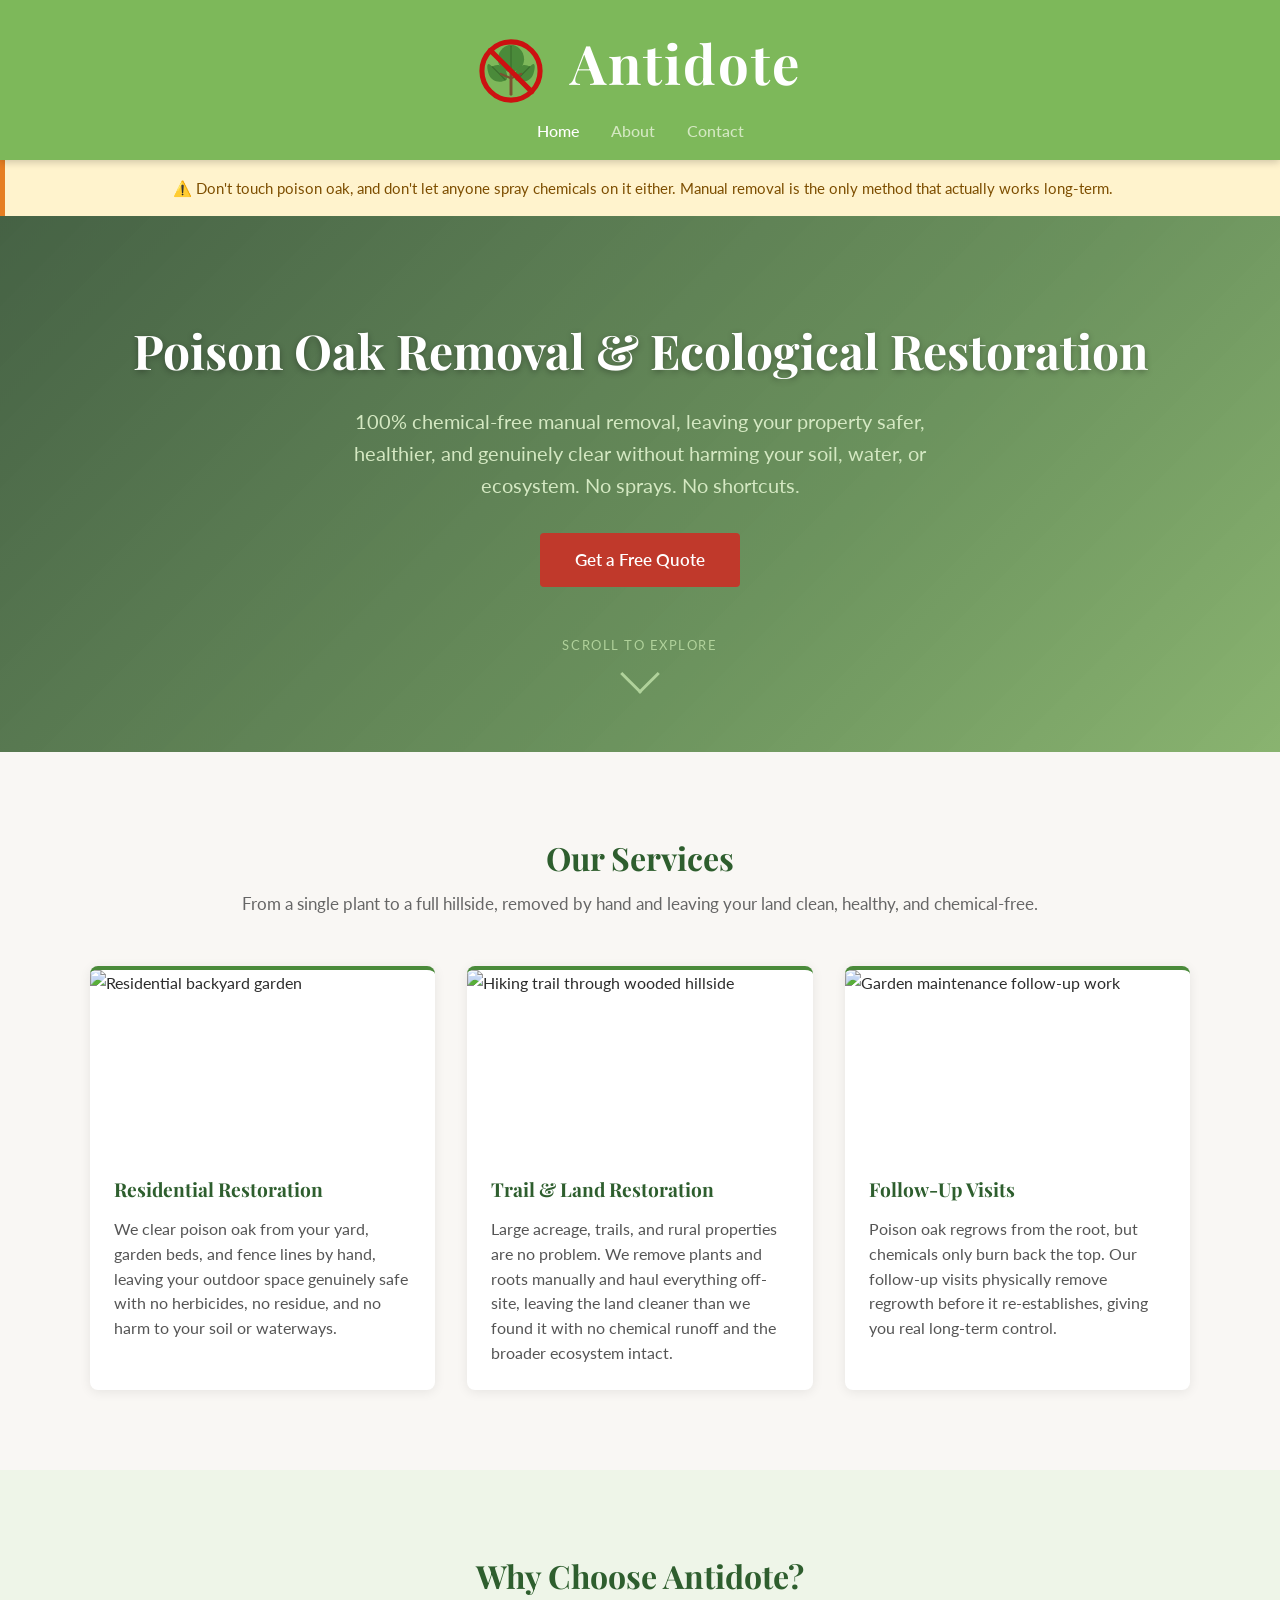
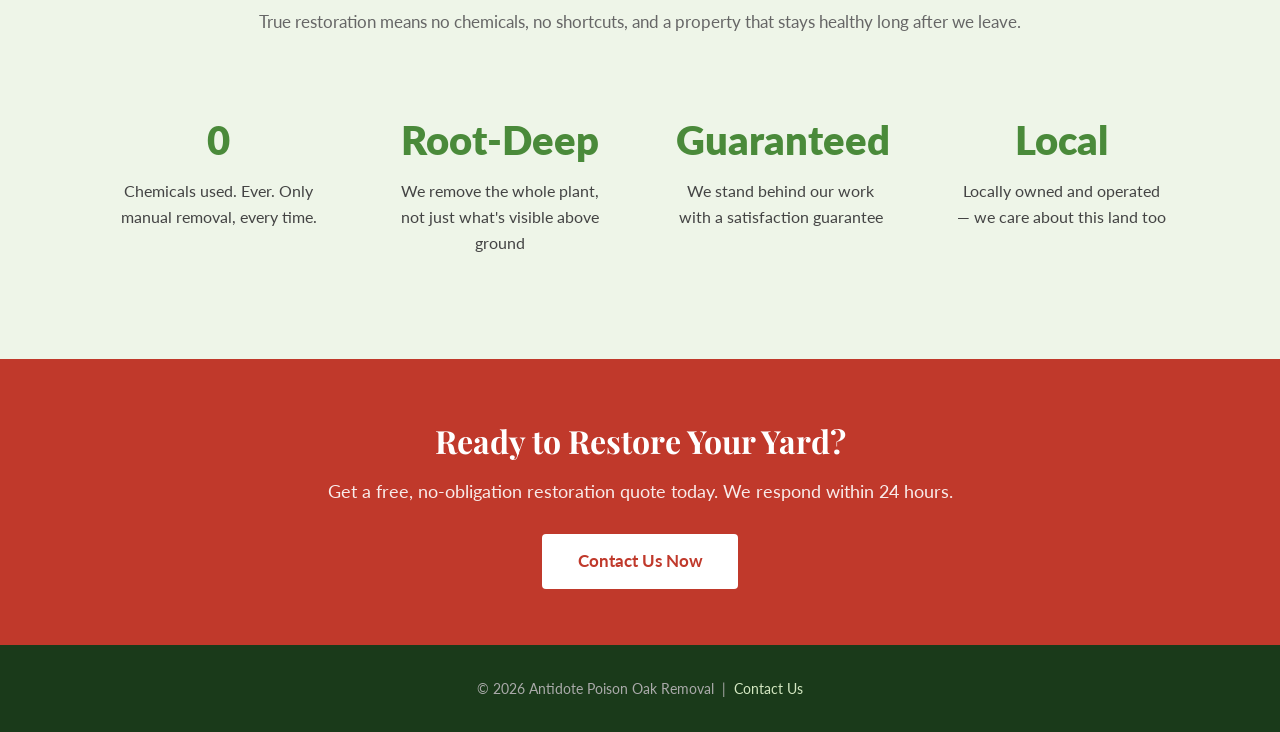
==== index.html @ 57e5e7eb "Preload hero background image for mobile first load" ====
<!DOCTYPE html>
<html lang="en">
<head>
  <meta charset="UTF-8" />
  <meta name="viewport" content="width=device-width, initial-scale=1.0" />
  <title>Antidote | Poison Oak Removal & Ecological Restoration</title>
  <link rel="preconnect" href="https://fonts.googleapis.com" />
  <link rel="preconnect" href="https://fonts.gstatic.com" crossorigin />
  <link href="https://fonts.googleapis.com/css2?family=Playfair+Display:wght@700;800&family=Lato:wght@400;600;700&display=swap" rel="stylesheet" />
  <link rel="stylesheet" href="style.css" />
  <link rel="preload" as="image" href="https://upload.wikimedia.org/wikipedia/commons/thumb/7/78/Pacific_Poison_Oak_-_Toxicodendron_diversilobum_%2842585361985%29.jpg/1920px-Pacific_Poison_Oak_-_Toxicodendron_diversilobum_%2842585361985%29.jpg" />
</head>
<body>

  <nav class="nav-home">
    <div class="nav-inner nav-inner-home">
      <a href="index.html" class="logo logo-home"><img src="logo.svg" alt="Poison oak no symbol" style="width:64px;height:64px;vertical-align:middle;margin-right:14px;"> Antidote</a>
      <ul>
        <li><a href="index.html" class="active">Home</a></li>
        <li><a href="about.html">About</a></li>
        <li><a href="contact.html">Contact</a></li>
      </ul>
    </div>
  </nav>

  <div class="warning-strip">
    ⚠️ Don't touch poison oak, and don't let anyone spray chemicals on it either. Manual removal is the only method that actually works long-term.
  </div>

  <div class="hero">
    <h1>Poison Oak Removal & Ecological Restoration</h1>
    <p>100% chemical-free manual removal, leaving your property safer, healthier, and genuinely clear without harming your soil, water, or ecosystem. No sprays. No shortcuts.</p>
    <a href="contact.html" class="btn">Get a Free Quote</a>
    <div class="scroll-indicator">
      <span>Scroll to explore</span>
      <div class="scroll-arrow"></div>
    </div>
  </div>

  <section>
    <div class="container">
      <h2 class="section-title">Our Services</h2>
      <p class="section-subtitle">From a single plant to a full hillside, removed by hand and leaving your land clean, healthy, and chemical-free.</p>
      <div class="services-grid-3">

        <div class="service-card">
          <img
            src="https://images.unsplash.com/photo-1596481768453-8befafc2d7ae?w=600&h=360&fit=crop&q=80"
            alt="Residential backyard garden"
          />
          <div class="card-body">
            <h3>Residential Restoration</h3>
            <p>We clear poison oak from your yard, garden beds, and fence lines by hand, leaving your outdoor space genuinely safe with no herbicides, no residue, and no harm to your soil or waterways.</p>
          </div>
        </div>

        <div class="service-card">
          <img
            src="https://images.unsplash.com/photo-1501554728187-ce583db33af7?w=600&h=360&fit=crop&q=80"
            alt="Hiking trail through wooded hillside"
          />
          <div class="card-body">
            <h3>Trail &amp; Land Restoration</h3>
            <p>Large acreage, trails, and rural properties are no problem. We remove plants and roots manually and haul everything off-site, leaving the land cleaner than we found it with no chemical runoff and the broader ecosystem intact.</p>
          </div>
        </div>

        <div class="service-card">
          <img
            src="https://images.unsplash.com/photo-1562886695-0f3c22a48bbb?w=600&h=360&fit=crop&q=80"
            alt="Garden maintenance follow-up work"
          />
          <div class="card-body">
            <h3>Follow-Up Visits</h3>
            <p>Poison oak regrows from the root, but chemicals only burn back the top. Our follow-up visits physically remove regrowth before it re-establishes, giving you real long-term control.</p>
          </div>
        </div>

      </div>
    </div>
  </section>

  <section class="why-us">
    <div class="container">
      <h2 class="section-title">Why Choose Antidote?</h2>
      <p class="section-subtitle">True restoration means no chemicals, no shortcuts, and a property that stays healthy long after we leave.</p>
      <div class="why-grid">
        <div class="why-item">
          <div class="num">0</div>
          <p>Chemicals used. Ever. Only manual removal, every time.</p>
        </div>
        <div class="why-item">
          <div class="num">Root-Deep</div>
          <p>We remove the whole plant, not just what's visible above ground</p>
        </div>
        <div class="why-item">
          <div class="num">Guaranteed</div>
          <p>We stand behind our work with a satisfaction guarantee</p>
        </div>
        <div class="why-item">
          <div class="num">Local</div>
          <p>Locally owned and operated — we care about this land too</p>
        </div>
      </div>
    </div>
  </section>

  <div class="cta-strip">
    <h2>Ready to Restore Your Yard?</h2>
    <p>Get a free, no-obligation restoration quote today. We respond within 24 hours.</p>
    <a href="contact.html" class="btn-white">Contact Us Now</a>
  </div>

  <footer>
    <p>&copy; 2026 Antidote Poison Oak Removal &nbsp;|&nbsp; <a href="contact.html">Contact Us</a></p>
  </footer>

</body>
</html>
---- style.css ----
* {
  margin: 0;
  padding: 0;
  box-sizing: border-box;
}

body {
  font-family: 'Lato', sans-serif;
  color: #2d2d2d;
  background: #f9f7f4;
  line-height: 1.6;
}

h1, h2, h3 {
  font-family: 'Playfair Display', serif;
  font-weight: 700;
}

/* Navigation */
nav {
  background: #7db85a;
  padding: 0 2rem;
  position: sticky;
  top: 0;
  z-index: 100;
  box-shadow: 0 2px 8px rgba(0,0,0,0.2);
}

nav .nav-inner {
  max-width: 1100px;
  margin: 0 auto;
  display: flex;
  align-items: center;
  justify-content: space-between;
  height: 70px;
}

nav .logo {
  color: #fff;
  font-size: 1.3rem;
  font-weight: 700;
  font-family: 'Playfair Display', serif;
  text-decoration: none;
  letter-spacing: 0.5px;
}

nav ul {
  list-style: none;
  display: flex;
  gap: 2rem;
}

nav ul a {
  color: #d4e8c2;
  text-decoration: none;
  font-size: 1rem;
  font-weight: 500;
  transition: color 0.2s;
}

nav ul a:hover,
nav ul a.active {
  color: #fff;
}

/* Homepage-only nav: centered, taller, larger logo */
nav.nav-home {
  padding: 0 2rem;
}

nav.nav-home .nav-inner-home {
  flex-direction: column;
  justify-content: center;
  align-items: center;
  height: auto;
  padding: 1.2rem 0 1rem;
  gap: 0.75rem;
}

nav.nav-home .logo-home {
  font-size: 3.4rem;
  letter-spacing: 2px;
}

/* Hero */
.hero {
  background:
  linear-gradient(135deg, rgba(30, 65, 30, 0.82) 0%, rgba(58, 110, 42, 0.75) 60%, rgba(90, 150, 55, 0.70) 100%),
  url('https://upload.wikimedia.org/wikipedia/commons/thumb/7/78/Pacific_Poison_Oak_-_Toxicodendron_diversilobum_%2842585361985%29.jpg/1920px-Pacific_Poison_Oak_-_Toxicodendron_diversilobum_%2842585361985%29.jpg');
background-size: cover;
background-position: center;
  color: #fff;
  text-align: center;
  padding: 6rem 2rem 4rem;
  position: relative;
}

/* Scroll indicator */
.scroll-indicator {
  display: flex;
  flex-direction: column;
  align-items: center;
  gap: 0.3rem;
  margin-top: 3rem;
  opacity: 0.75;
}

.scroll-indicator span {
  font-size: 0.8rem;
  letter-spacing: 0.12em;
  text-transform: uppercase;
  color: #c8e8b0;
}

.scroll-arrow {
  width: 28px;
  height: 28px;
  border-right: 3px solid #c8e8b0;
  border-bottom: 3px solid #c8e8b0;
  transform: rotate(45deg);
  animation: bounce-down 1.4s ease-in-out infinite;
}

@keyframes bounce-down {
  0%, 100% { transform: rotate(45deg) translateY(0); opacity: 0.75; }
  50%       { transform: rotate(45deg) translateY(8px); opacity: 1; }
}

.hero h1 {
  font-size: 3rem;
  margin-bottom: 1rem;
  text-shadow: 0 2px 6px rgba(0,0,0,0.3);
}

.hero p {
  font-size: 1.25rem;
  max-width: 600px;
  margin: 0 auto 2rem;
  color: #d4e8c2;
}

.btn {
  display: inline-block;
  background: #c0392b;
  color: #fff;
  padding: 0.85rem 2.2rem;
  border-radius: 4px;
  text-decoration: none;
  font-weight: 600;
  font-size: 1.05rem;
  transition: background 0.2s, transform 0.1s;
}

.btn:hover {
  background: #a93226;
  transform: translateY(-1px);
}

/* Warning badge */
.warning-strip {
  background: #fff3cd;
  border-left: 5px solid #e67e22;
  padding: 1rem 2rem;
  text-align: center;
  font-size: 0.95rem;
  color: #7d4e00;
}

/* Sections */
section {
  padding: 5rem 2rem;
}

.container {
  max-width: 1100px;
  margin: 0 auto;
}

.section-title {
  text-align: center;
  font-size: 2rem;
  color: #2e5e2e;
  margin-bottom: 0.5rem;
}

.section-subtitle {
  text-align: center;
  color: #666;
  margin-bottom: 3rem;
  font-size: 1.05rem;
}

/* Services grid */
.services-grid {
  display: grid;
  grid-template-columns: repeat(auto-fit, minmax(280px, 1fr));
  gap: 2rem;
  margin-top: 1rem;
}

/* Homepage services — always 3 columns */
.services-grid-3 {
  display: grid;
  grid-template-columns: repeat(3, 1fr);
  gap: 2rem;
  margin-top: 1rem;
}

.service-card {
  background: #fff;
  border-radius: 8px;
  overflow: hidden;
  box-shadow: 0 2px 12px rgba(0,0,0,0.08);
  border-top: 4px solid #4a8a3a;
}

.service-card img {
  width: 100%;
  height: 180px;
  object-fit: cover;
  display: block;
}

.service-card .card-body {
  padding: 1.5rem;
}

.service-card .icon {
  font-size: 2.5rem;
  margin-bottom: 1rem;
}

@media (max-width: 768px) {
  .services-grid-3 {
    grid-template-columns: 1fr;
  }
}

.service-card h3 {
  color: #2e5e2e;
  margin-bottom: 0.75rem;
  font-size: 1.2rem;
}

.service-card p {
  color: #555;
  font-size: 0.97rem;
}

/* Why us */
.why-us {
  background: #eef5e8;
}

.why-grid {
  display: grid;
  grid-template-columns: repeat(auto-fit, minmax(220px, 1fr));
  gap: 1.5rem;
}

.why-item {
  text-align: center;
  padding: 1.5rem;
}

.why-item .num {
  font-size: 2.5rem;
  font-weight: 800;
  color: #4a8a3a;
}

.why-item p {
  color: #444;
  margin-top: 0.4rem;
}

/* CTA strip */
.cta-strip {
  background: #c0392b;
  color: #fff;
  text-align: center;
  padding: 3.5rem 2rem;
}

.cta-strip h2 {
  font-size: 2rem;
  margin-bottom: 0.75rem;
}

.cta-strip p {
  margin-bottom: 1.75rem;
  font-size: 1.1rem;
  opacity: 0.9;
}

.btn-white {
  display: inline-block;
  background: #fff;
  color: #c0392b;
  padding: 0.85rem 2.2rem;
  border-radius: 4px;
  text-decoration: none;
  font-weight: 700;
  font-size: 1.05rem;
  transition: background 0.2s;
}

.btn-white:hover {
  background: #fdecea;
}

/* About page */
.about-section {
  display: grid;
  grid-template-columns: 1fr 1fr;
  gap: 4rem;
  align-items: center;
}

.about-section img {
  width: 100%;
  border-radius: 8px;
  box-shadow: 0 4px 20px rgba(0,0,0,0.12);
}

.about-text h2 {
  color: #2e5e2e;
  font-size: 1.9rem;
  margin-bottom: 1rem;
}

.about-text p {
  color: #555;
  margin-bottom: 1rem;
}

.credentials {
  list-style: none;
  margin-top: 1.5rem;
}

.credentials li {
  padding: 0.4rem 0;
  color: #444;
  display: flex;
  align-items: center;
  gap: 0.6rem;
}

.credentials li::before {
  content: "✔";
  color: #4a8a3a;
  font-weight: 700;
}

/* Contact page */
.contact-grid {
  display: grid;
  grid-template-columns: 1fr 1.4fr;
  gap: 4rem;
  align-items: start;
}

.contact-info h2 {
  color: #2e5e2e;
  font-size: 1.7rem;
  margin-bottom: 1rem;
}

.contact-info p {
  color: #555;
  margin-bottom: 1.5rem;
}

.contact-detail {
  display: flex;
  align-items: flex-start;
  gap: 0.8rem;
  margin-bottom: 1rem;
  color: #444;
}

.contact-detail .label {
  font-weight: 600;
  color: #2e5e2e;
  min-width: 70px;
}

/* Contact form */
.contact-form {
  background: #fff;
  border-radius: 8px;
  padding: 2.5rem;
  box-shadow: 0 2px 16px rgba(0,0,0,0.1);
}

.contact-form h3 {
  color: #2e5e2e;
  font-size: 1.4rem;
  margin-bottom: 1.5rem;
}

.form-group {
  margin-bottom: 1.25rem;
}

.form-group label {
  display: block;
  font-weight: 600;
  margin-bottom: 0.4rem;
  color: #333;
  font-size: 0.95rem;
}

.form-group input,
.form-group select,
.form-group textarea {
  width: 100%;
  padding: 0.75rem 1rem;
  border: 1.5px solid #ddd;
  border-radius: 4px;
  font-size: 1rem;
  font-family: inherit;
  transition: border-color 0.2s;
  background: #fafafa;
}

.form-group input:focus,
.form-group select:focus,
.form-group textarea:focus {
  outline: none;
  border-color: #4a8a3a;
  background: #fff;
}

.form-group textarea {
  height: 130px;
  resize: vertical;
}

.btn-submit {
  width: 100%;
  background: #2e5e2e;
  color: #fff;
  border: none;
  padding: 0.9rem;
  border-radius: 4px;
  font-size: 1.05rem;
  font-weight: 600;
  cursor: pointer;
  transition: background 0.2s;
  font-family: inherit;
}

.btn-submit:hover {
  background: #1e4020;
}

/* Page hero (inner pages) */
.page-hero {
  background: linear-gradient(135deg, #2e5e2e, #4a8a3a);
  color: #fff;
  text-align: center;
  padding: 4rem 2rem;
}

.page-hero h1 {
  font-size: 2.5rem;
  margin-bottom: 0.5rem;
}

.page-hero p {
  color: #d4e8c2;
  font-size: 1.1rem;
}

/* Footer */
footer {
  background: #1a3a1a;
  color: #aaa;
  text-align: center;
  padding: 2rem;
  font-size: 0.9rem;
}

footer a {
  color: #d4e8c2;
  text-decoration: none;
}

/* Responsive */
@media (max-width: 768px) {
  .hero h1 { font-size: 2.1rem; }
  .about-section,
  .contact-grid { grid-template-columns: 1fr; }

  /* Nav: stack logo above links, all within the green bar */
  nav .nav-inner {
    flex-direction: column;
    height: auto;
    padding: 0.75rem 1rem 1rem;
    gap: 0.5rem;
    align-items: center;
  }

  nav .logo {
    font-size: 1.1rem;
  }

  nav .logo img {
    width: 22px !important;
    height: 22px !important;
    margin-right: 6px !important;
  }

  nav ul {
    gap: 1.8rem;
    justify-content: center;
  }

  nav ul a {
    font-size: 0.95rem;
  }
}
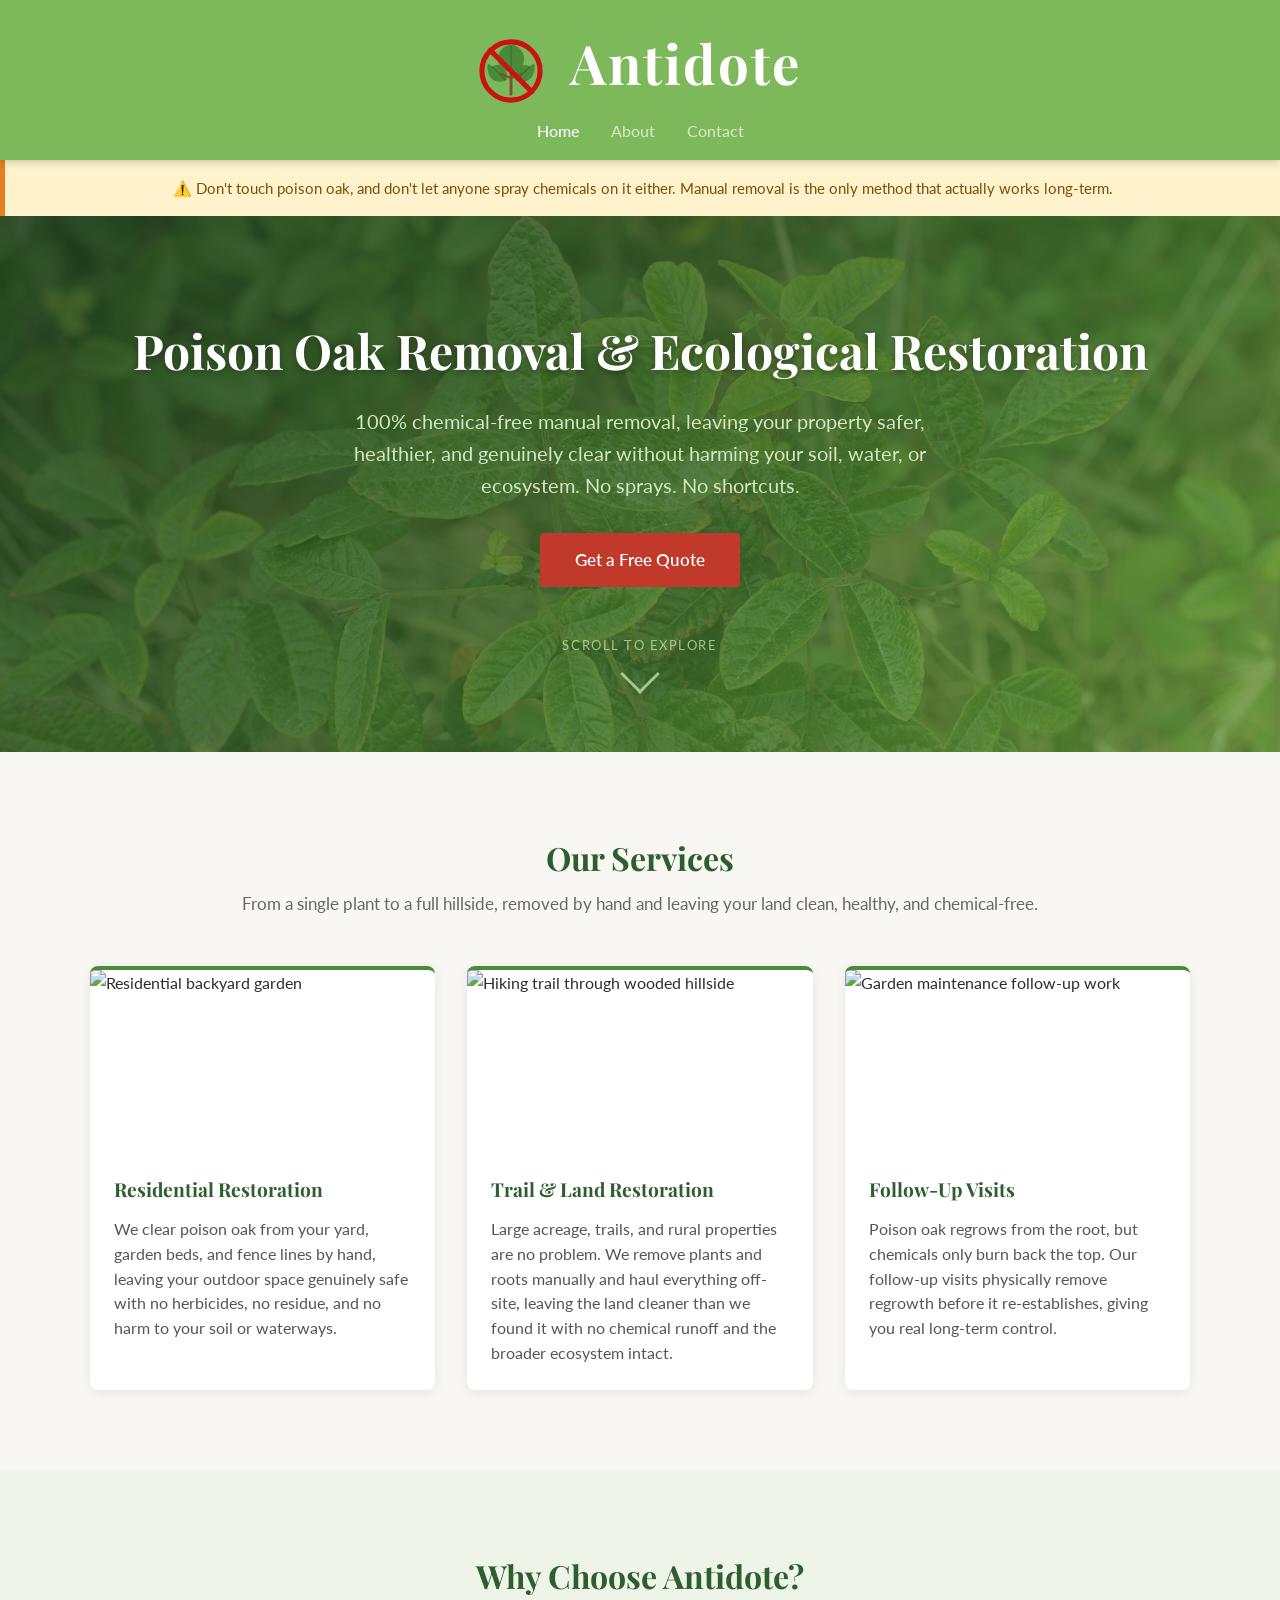
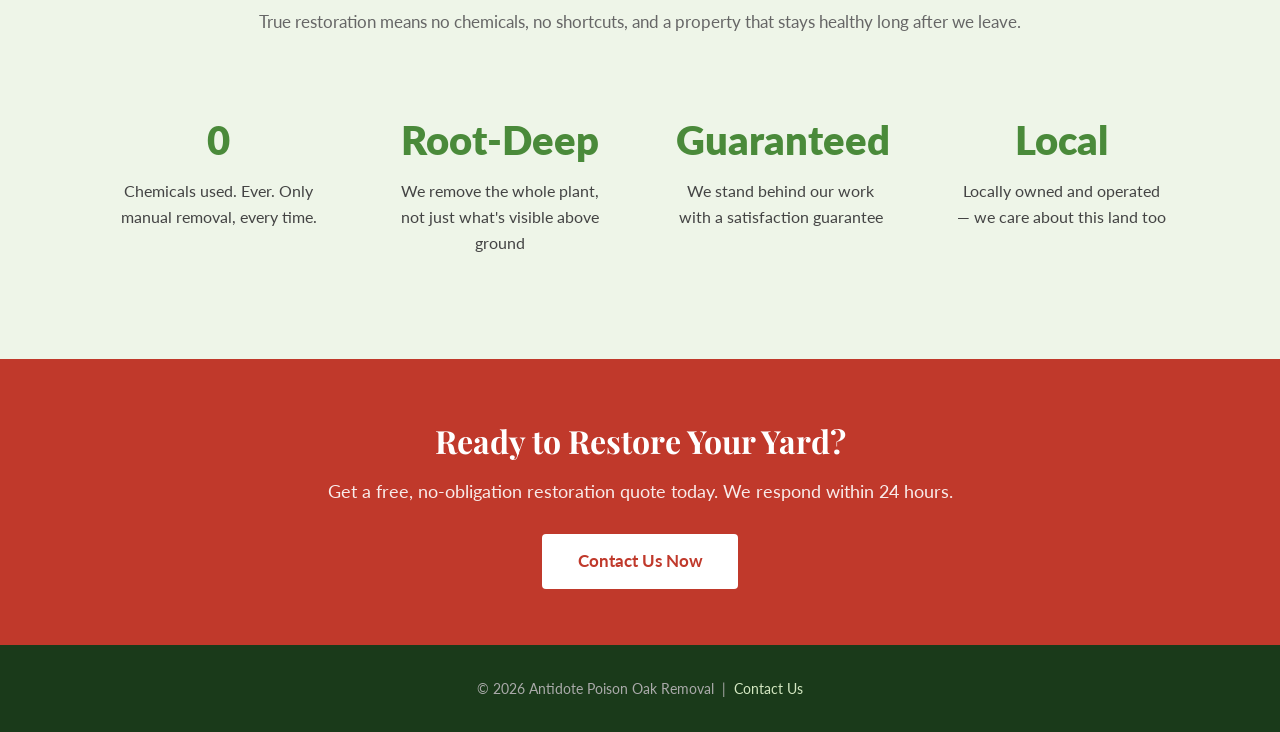
==== commit e6ccbf76: "Host hero image locally for erliable mobule loading" ====
--- a/index.html
+++ b/index.html
@@ -8,7 +8,6 @@
   <link rel="preconnect" href="https://fonts.gstatic.com" crossorigin />
   <link href="https://fonts.googleapis.com/css2?family=Playfair+Display:wght@700;800&family=Lato:wght@400;600;700&display=swap" rel="stylesheet" />
   <link rel="stylesheet" href="style.css" />
-  <link rel="preload" as="image" href="https://upload.wikimedia.org/wikipedia/commons/thumb/7/78/Pacific_Poison_Oak_-_Toxicodendron_diversilobum_%2842585361985%29.jpg/1920px-Pacific_Poison_Oak_-_Toxicodendron_diversilobum_%2842585361985%29.jpg" />
 </head>
 <body>
 
--- a/style.css
+++ b/style.css
@@ -86,7 +86,7 @@
 .hero {
   background:
   linear-gradient(135deg, rgba(30, 65, 30, 0.82) 0%, rgba(58, 110, 42, 0.75) 60%, rgba(90, 150, 55, 0.70) 100%),
-  url('https://upload.wikimedia.org/wikipedia/commons/thumb/7/78/Pacific_Poison_Oak_-_Toxicodendron_diversilobum_%2842585361985%29.jpg/1920px-Pacific_Poison_Oak_-_Toxicodendron_diversilobum_%2842585361985%29.jpg');
+  url('hero.jpg');
 background-size: cover;
 background-position: center;
   color: #fff;
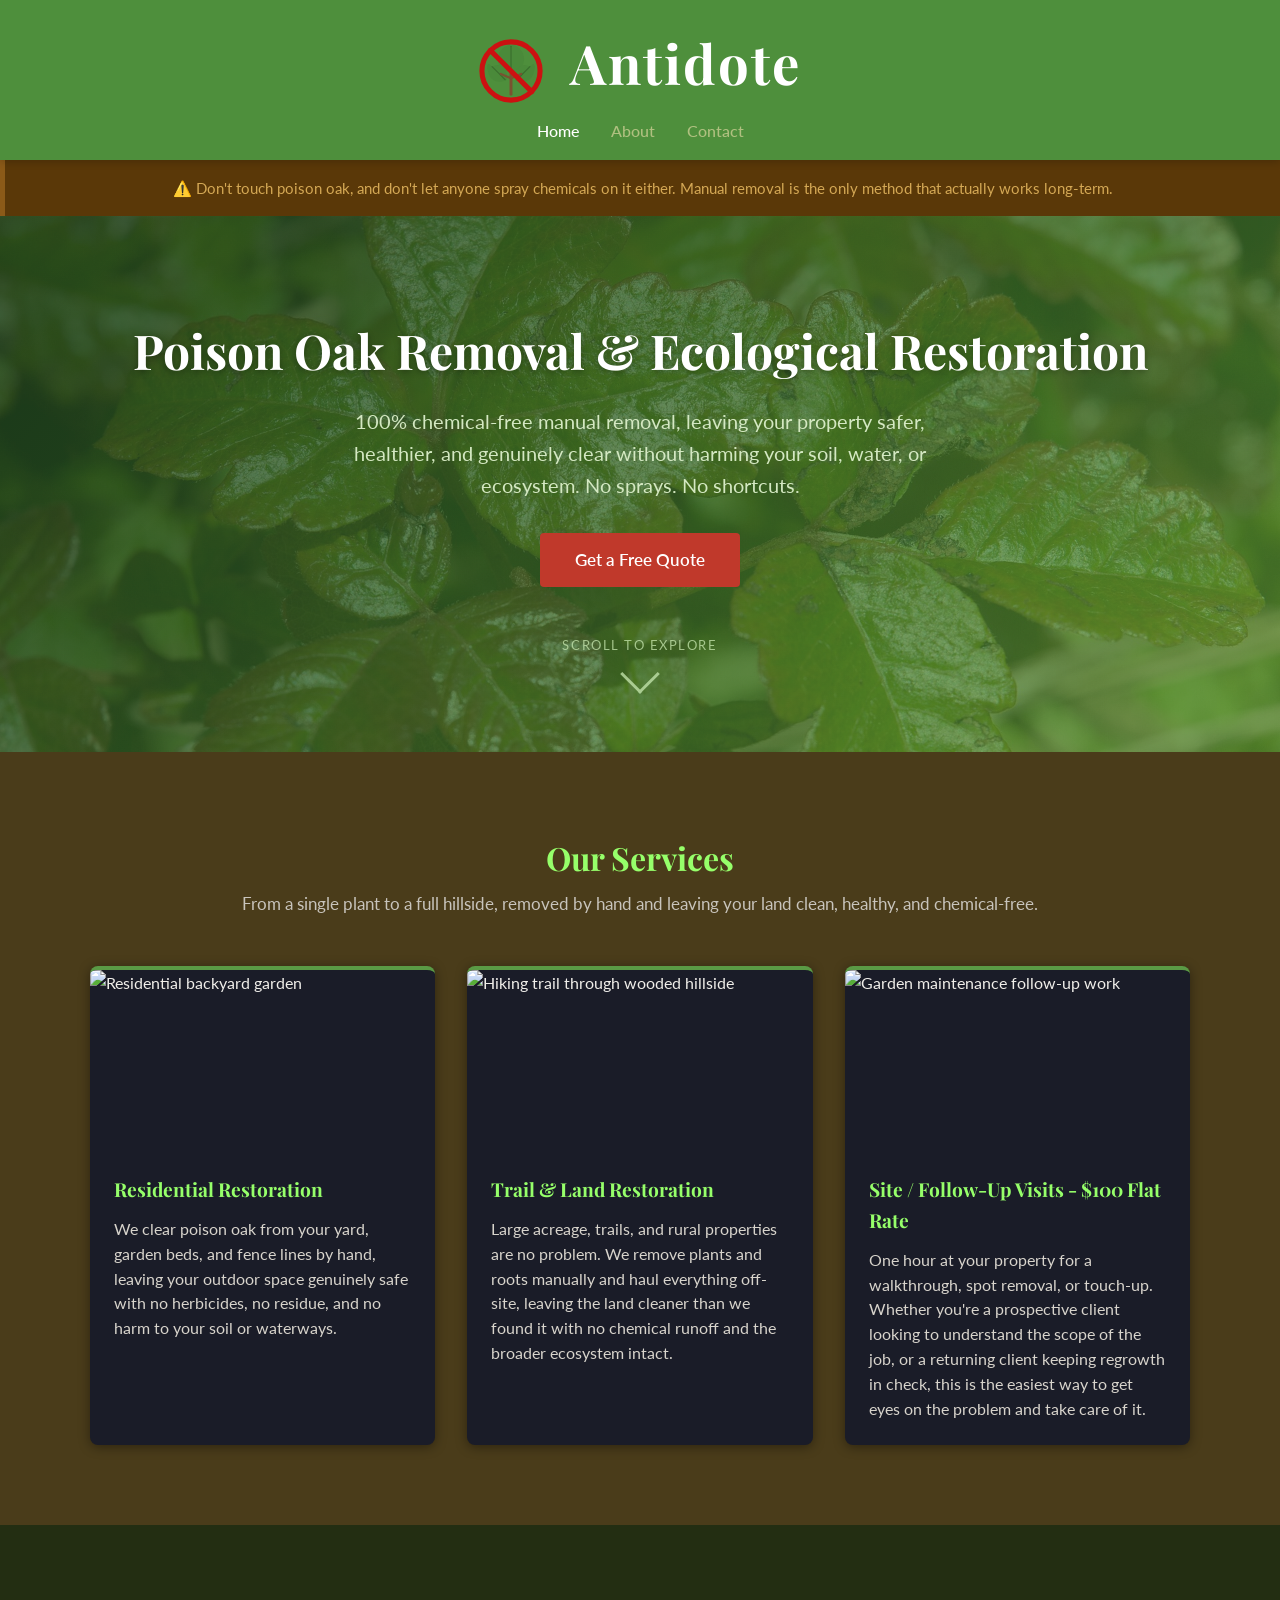
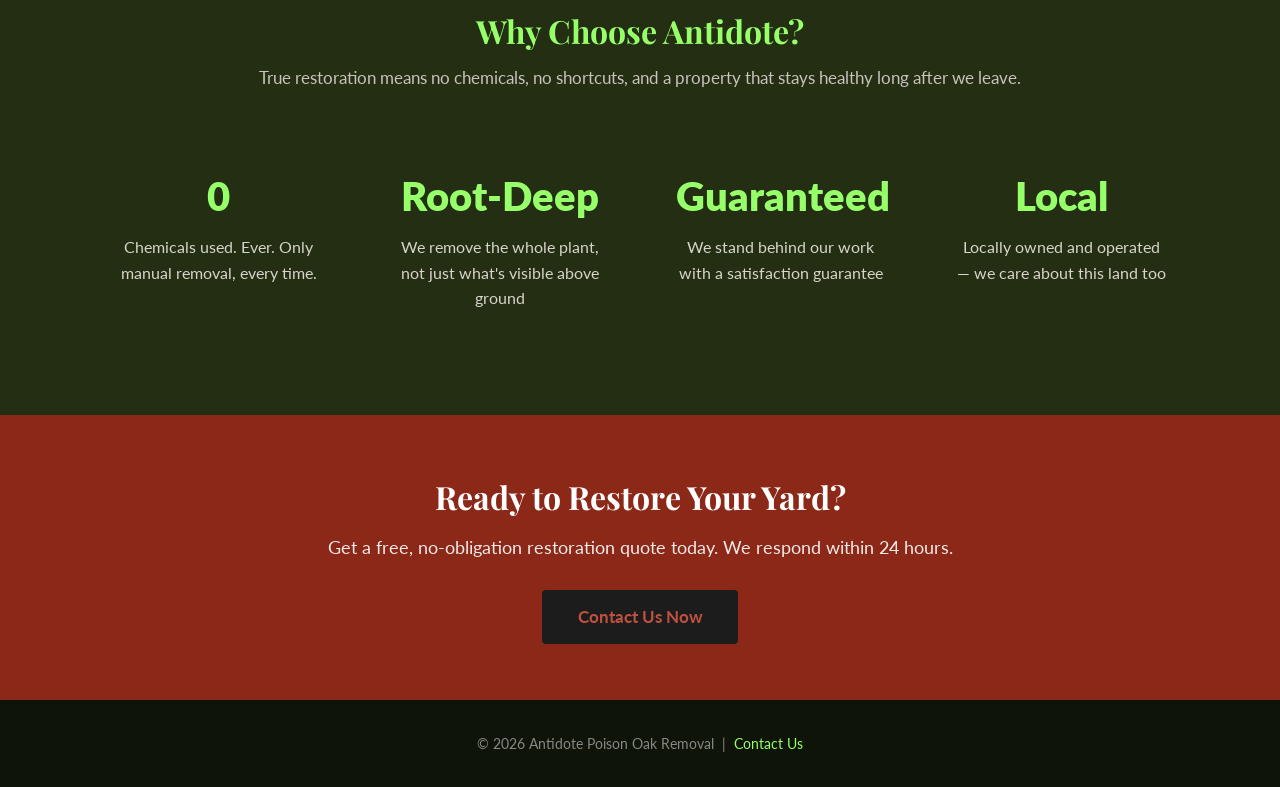
==== commit 38015270: "Dark theme, visit card updates, new hero image, richer background" ====
--- a/index.html
+++ b/index.html
@@ -70,8 +70,8 @@
             alt="Garden maintenance follow-up work"
           />
           <div class="card-body">
-            <h3>Follow-Up Visits</h3>
-            <p>Poison oak regrows from the root, but chemicals only burn back the top. Our follow-up visits physically remove regrowth before it re-establishes, giving you real long-term control.</p>
+            <h3>Site / Follow-Up Visits - $100 Flat Rate</h3>
+            <p>One hour at your property for a walkthrough, spot removal, or touch-up. Whether you're a prospective client looking to understand the scope of the job, or a returning client keeping regrowth in check, this is the easiest way to get eyes on the problem and take care of it.</p>
           </div>
         </div>
 
--- a/style.css
+++ b/style.css
@@ -6,8 +6,8 @@
 
 body {
   font-family: 'Lato', sans-serif;
-  color: #2d2d2d;
-  background: #f9f7f4;
+  color: #f0eeea;
+  background: #4a3c1a;
   line-height: 1.6;
 }
 
@@ -18,7 +18,7 @@
 
 /* Navigation */
 nav {
-  background: #7db85a;
+  background: #4e8f3c;
   padding: 0 2rem;
   position: sticky;
   top: 0;
@@ -51,7 +51,7 @@
 }
 
 nav ul a {
-  color: #d4e8c2;
+  color: #b0c080;
   text-decoration: none;
   font-size: 1rem;
   font-weight: 500;
@@ -158,12 +158,12 @@
 
 /* Warning badge */
 .warning-strip {
-  background: #fff3cd;
-  border-left: 5px solid #e67e22;
+  background: #5a3808;
+  border-left: 5px solid #8b5a18;
   padding: 1rem 2rem;
   text-align: center;
   font-size: 0.95rem;
-  color: #7d4e00;
+  color: #d4a855;
 }
 
 /* Sections */
@@ -179,13 +179,13 @@
 .section-title {
   text-align: center;
   font-size: 2rem;
-  color: #2e5e2e;
+  color: #96ff6a;
   margin-bottom: 0.5rem;
 }
 
 .section-subtitle {
   text-align: center;
-  color: #666;
+  color: #c8c4bc;
   margin-bottom: 3rem;
   font-size: 1.05rem;
 }
@@ -207,11 +207,11 @@
 }
 
 .service-card {
-  background: #fff;
+  background: #1a1c28;
   border-radius: 8px;
   overflow: hidden;
-  box-shadow: 0 2px 12px rgba(0,0,0,0.08);
-  border-top: 4px solid #4a8a3a;
+  box-shadow: 0 2px 12px rgba(0,0,0,0.4);
+  border-top: 4px solid #5a9a45;
 }
 
 .service-card img {
@@ -237,19 +237,19 @@
 }
 
 .service-card h3 {
-  color: #2e5e2e;
+  color: #96ff6a;
   margin-bottom: 0.75rem;
   font-size: 1.2rem;
 }
 
 .service-card p {
-  color: #555;
+  color: #d8d4cc;
   font-size: 0.97rem;
 }
 
 /* Why us */
 .why-us {
-  background: #eef5e8;
+  background: #232e12;
 }
 
 .why-grid {
@@ -266,17 +266,17 @@
 .why-item .num {
   font-size: 2.5rem;
   font-weight: 800;
-  color: #4a8a3a;
+  color: #96ff6a;
 }
 
 .why-item p {
-  color: #444;
+  color: #d8d4cc;
   margin-top: 0.4rem;
 }
 
 /* CTA strip */
 .cta-strip {
-  background: #c0392b;
+  background: #8b2818;
   color: #fff;
   text-align: center;
   padding: 3.5rem 2rem;
@@ -295,8 +295,8 @@
 
 .btn-white {
   display: inline-block;
-  background: #fff;
-  color: #c0392b;
+  background: #1c1c1c;
+  color: #c05040;
   padding: 0.85rem 2.2rem;
   border-radius: 4px;
   text-decoration: none;
@@ -306,7 +306,7 @@
 }
 
 .btn-white:hover {
-  background: #fdecea;
+  background: #252525;
 }
 
 /* About page */
@@ -324,13 +324,13 @@
 }
 
 .about-text h2 {
-  color: #2e5e2e;
+  color: #96ff6a;
   font-size: 1.9rem;
   margin-bottom: 1rem;
 }
 
 .about-text p {
-  color: #555;
+  color: #d8d4cc;
   margin-bottom: 1rem;
 }
 
@@ -341,7 +341,7 @@
 
 .credentials li {
   padding: 0.4rem 0;
-  color: #444;
+  color: #d8d4cc;
   display: flex;
   align-items: center;
   gap: 0.6rem;
@@ -349,7 +349,7 @@
 
 .credentials li::before {
   content: "✔";
-  color: #4a8a3a;
+  color: #96ff6a;
   font-weight: 700;
 }
 
@@ -362,13 +362,13 @@
 }
 
 .contact-info h2 {
-  color: #2e5e2e;
+  color: #96ff6a;
   font-size: 1.7rem;
   margin-bottom: 1rem;
 }
 
 .contact-info p {
-  color: #555;
+  color: #d8d4cc;
   margin-bottom: 1.5rem;
 }
 
@@ -377,25 +377,25 @@
   align-items: flex-start;
   gap: 0.8rem;
   margin-bottom: 1rem;
-  color: #444;
+  color: #d8d4cc;
 }
 
 .contact-detail .label {
   font-weight: 600;
-  color: #2e5e2e;
+  color: #96ff6a;
   min-width: 70px;
 }
 
 /* Contact form */
 .contact-form {
-  background: #fff;
+  background: #1a1c28;
   border-radius: 8px;
   padding: 2.5rem;
-  box-shadow: 0 2px 16px rgba(0,0,0,0.1);
+  box-shadow: 0 2px 16px rgba(0,0,0,0.4);
 }
 
 .contact-form h3 {
-  color: #2e5e2e;
+  color: #96ff6a;
   font-size: 1.4rem;
   margin-bottom: 1.5rem;
 }
@@ -408,7 +408,7 @@
   display: block;
   font-weight: 600;
   margin-bottom: 0.4rem;
-  color: #333;
+  color: #f0eeea;
   font-size: 0.95rem;
 }
 
@@ -417,20 +417,21 @@
 .form-group textarea {
   width: 100%;
   padding: 0.75rem 1rem;
-  border: 1.5px solid #ddd;
+  border: 1.5px solid #2a2d3a;
   border-radius: 4px;
   font-size: 1rem;
   font-family: inherit;
   transition: border-color 0.2s;
-  background: #fafafa;
+  background: #12141e;
+  color: #f0eeea;
 }
 
 .form-group input:focus,
 .form-group select:focus,
 .form-group textarea:focus {
   outline: none;
-  border-color: #4a8a3a;
-  background: #fff;
+  border-color: #5a9a45;
+  background: #1a1d28;
 }
 
 .form-group textarea {
@@ -440,7 +441,7 @@
 
 .btn-submit {
   width: 100%;
-  background: #2e5e2e;
+  background: #2a3e18;
   color: #fff;
   border: none;
   padding: 0.9rem;
@@ -453,12 +454,16 @@
 }
 
 .btn-submit:hover {
-  background: #1e4020;
+  background: #1a2810;
 }
 
 /* Page hero (inner pages) */
 .page-hero {
-  background: linear-gradient(135deg, #2e5e2e, #4a8a3a);
+  background:
+    linear-gradient(135deg, rgba(30, 65, 30, 0.82) 0%, rgba(58, 110, 42, 0.75) 60%, rgba(90, 150, 55, 0.70) 100%),
+    url('hero.jpg');
+  background-size: cover;
+  background-position: center;
   color: #fff;
   text-align: center;
   padding: 4rem 2rem;
@@ -476,15 +481,15 @@
 
 /* Footer */
 footer {
-  background: #1a3a1a;
-  color: #aaa;
+  background: #0f1408;
+  color: #888;
   text-align: center;
   padding: 2rem;
   font-size: 0.9rem;
 }
 
 footer a {
-  color: #d4e8c2;
+  color: #96ff6a;
   text-decoration: none;
 }
 
@@ -522,3 +527,37 @@
     font-size: 0.95rem;
   }
 }
+
+/* Contact page — light background */
+body.contact-page {
+  background: #fff;
+  color: #2d2d2d;
+}
+
+body.contact-page .contact-info h2 { color: #2e5e2e; }
+body.contact-page .contact-info p { color: #555; }
+body.contact-page .contact-detail { color: #444; }
+body.contact-page .contact-detail .label { color: #2e5e2e; }
+body.contact-page .contact-detail a { color: #2e5e2e; }
+
+body.contact-page .contact-form {
+  background: #fff;
+  box-shadow: 0 2px 16px rgba(0,0,0,0.1);
+}
+body.contact-page .contact-form h3 { color: #2e5e2e; }
+body.contact-page .form-group label { color: #333; }
+body.contact-page .form-group input,
+body.contact-page .form-group select,
+body.contact-page .form-group textarea {
+  background: #fafafa;
+  border-color: #ddd;
+  color: #2d2d2d;
+}
+body.contact-page .form-group input:focus,
+body.contact-page .form-group select:focus,
+body.contact-page .form-group textarea:focus {
+  border-color: #4a8a3a;
+  background: #fff;
+}
+body.contact-page .btn-submit { background: #2e5e2e; }
+body.contact-page .btn-submit:hover { background: #1e4020; }
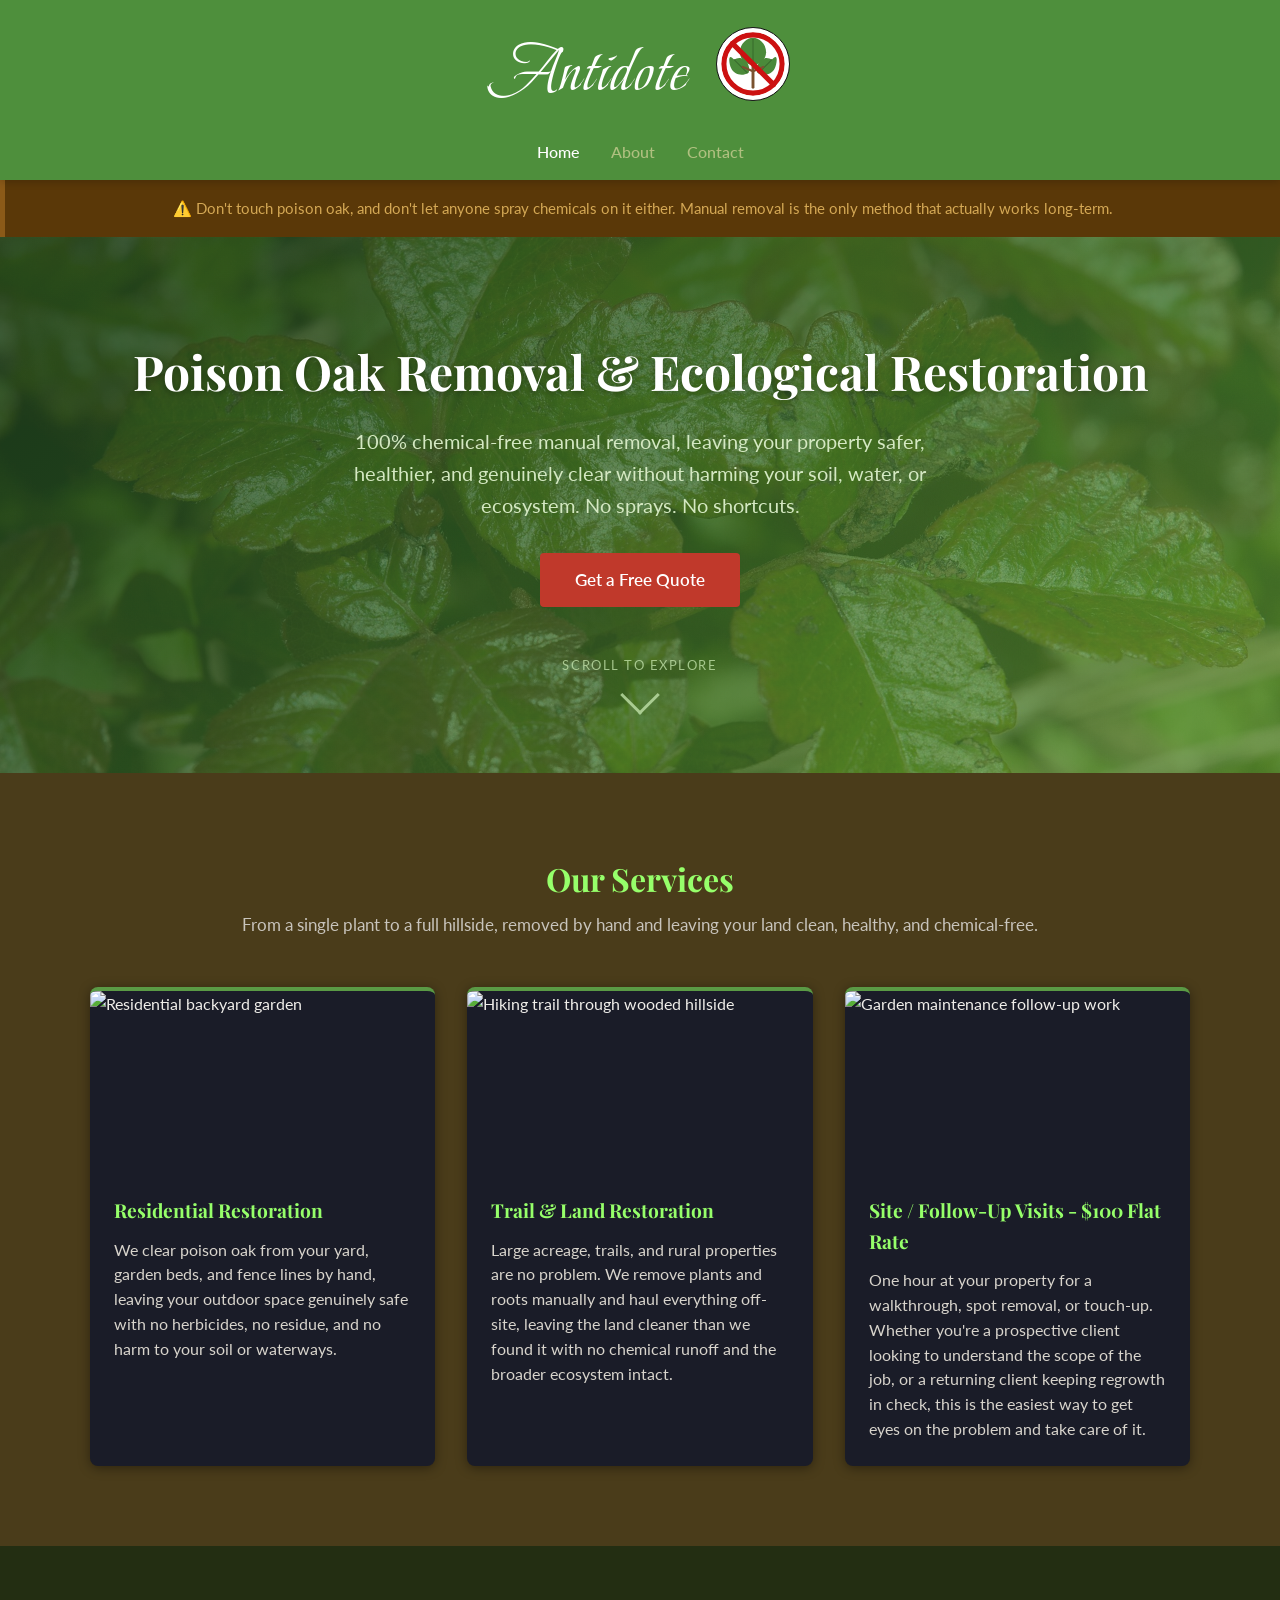
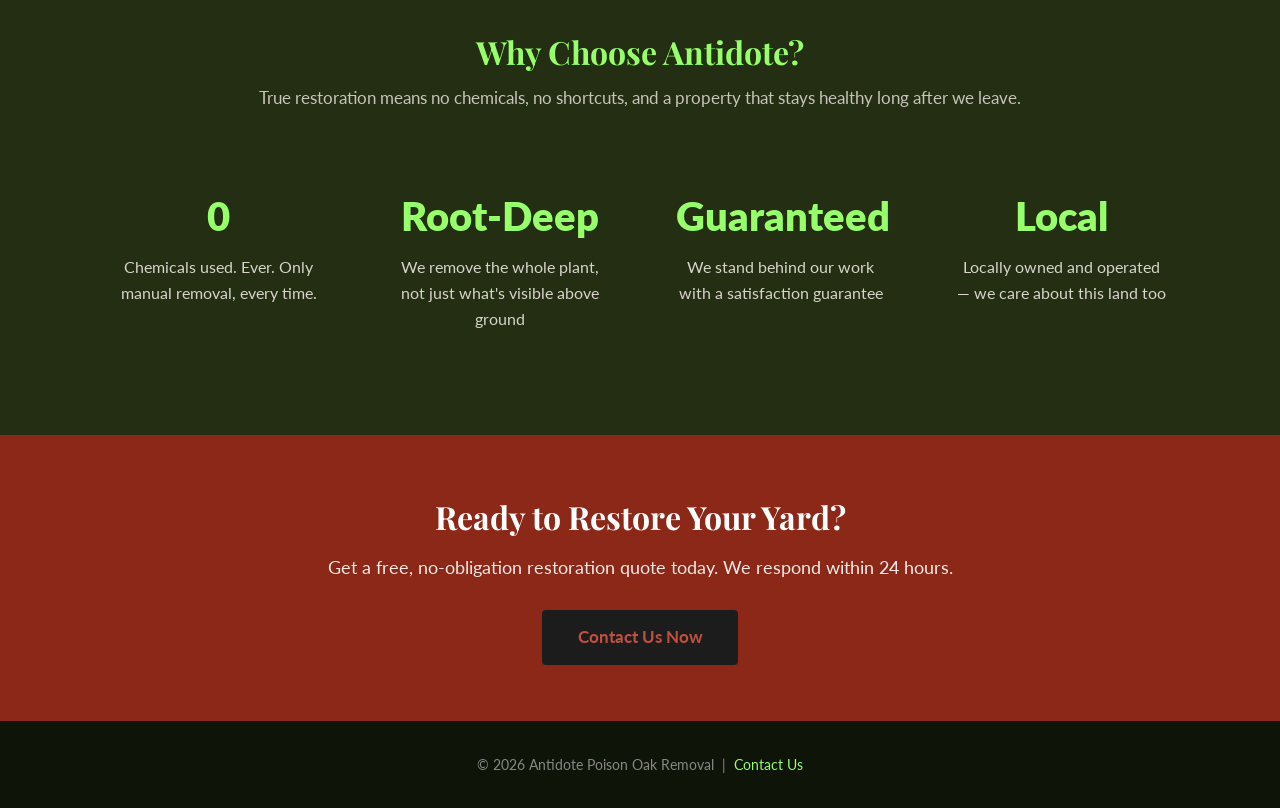
==== commit da63fd60: "Beau Rivage font, logo repositioned and resized, dark theme refinements" ====
--- a/index.html
+++ b/index.html
@@ -6,14 +6,14 @@
   <title>Antidote | Poison Oak Removal & Ecological Restoration</title>
   <link rel="preconnect" href="https://fonts.googleapis.com" />
   <link rel="preconnect" href="https://fonts.gstatic.com" crossorigin />
-  <link href="https://fonts.googleapis.com/css2?family=Playfair+Display:wght@700;800&family=Lato:wght@400;600;700&display=swap" rel="stylesheet" />
+  <link href="https://fonts.googleapis.com/css2?family=Playfair+Display:wght@700;800&family=Lato:wght@400;600;700&family=Beau+Rivage&display=swap" rel="stylesheet" />
   <link rel="stylesheet" href="style.css" />
 </head>
 <body>
 
   <nav class="nav-home">
     <div class="nav-inner nav-inner-home">
-      <a href="index.html" class="logo logo-home"><img src="logo.svg" alt="Poison oak no symbol" style="width:64px;height:64px;vertical-align:middle;margin-right:14px;"> Antidote</a>
+      <a href="index.html" class="logo logo-home">Antidote <img src="logo.svg" alt="Poison oak no symbol"></a>
       <ul>
         <li><a href="index.html" class="active">Home</a></li>
         <li><a href="about.html">About</a></li>
--- a/style.css
+++ b/style.css
@@ -37,11 +37,26 @@
 
 nav .logo {
   color: #fff;
-  font-size: 1.3rem;
-  font-weight: 700;
-  font-family: 'Playfair Display', serif;
+  font-size: 1.6rem;
+  font-weight: 400;
+  font-family: 'Beau Rivage', cursive;
   text-decoration: none;
   letter-spacing: 0.5px;
+}
+
+nav .logo img {
+  height: 1.1em;
+  width: auto;
+  vertical-align: text-top;
+  margin-left: 10px;
+  background: #fff;
+  border-radius: 50%;
+  padding: 4px;
+  border: 1px solid #111;
+}
+
+nav .logo-home img {
+  border-width: 1.5px;
 }
 
 nav ul {
@@ -78,8 +93,9 @@
 }
 
 nav.nav-home .logo-home {
-  font-size: 3.4rem;
+  font-size: 4.2rem;
   letter-spacing: 2px;
+  font-family: 'Beau Rivage', cursive;
 }
 
 /* Hero */
@@ -513,9 +529,7 @@
   }
 
   nav .logo img {
-    width: 22px !important;
-    height: 22px !important;
-    margin-right: 6px !important;
+    margin-right: 6px;
   }
 
   nav ul {
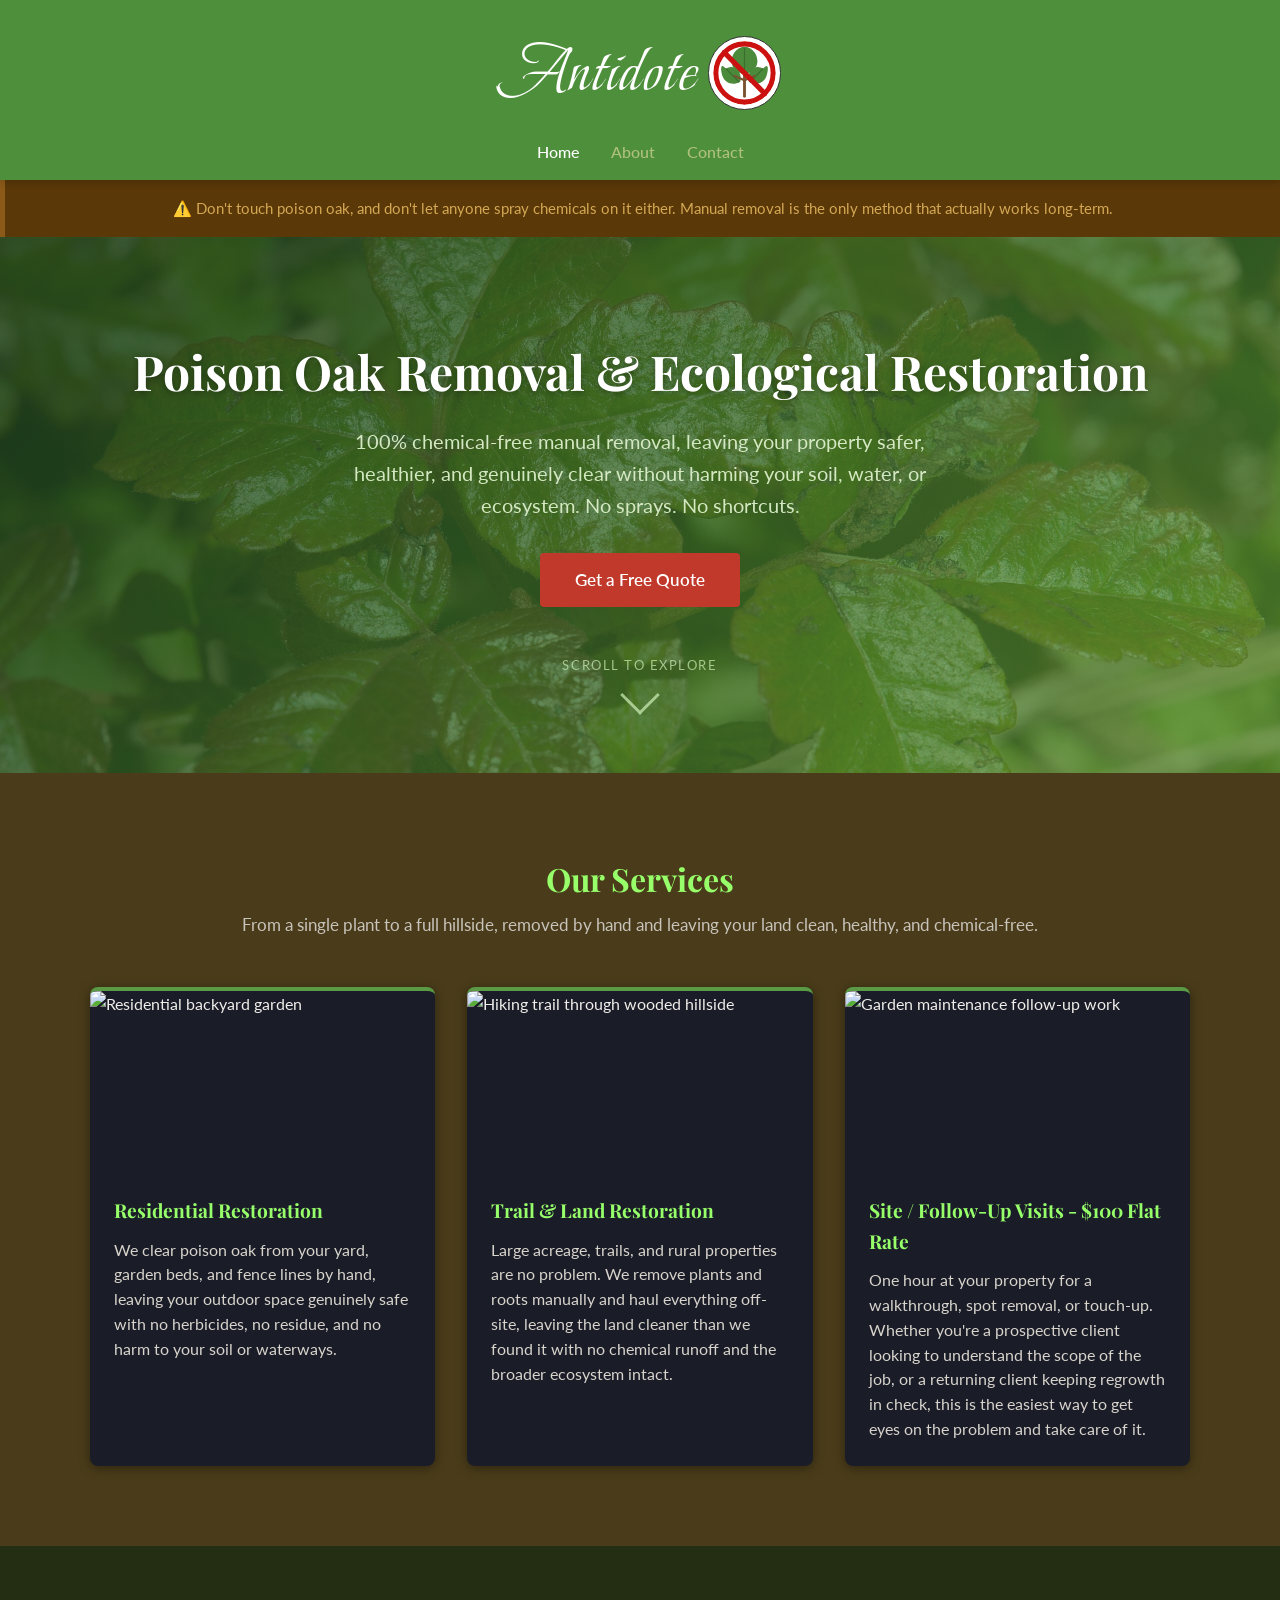
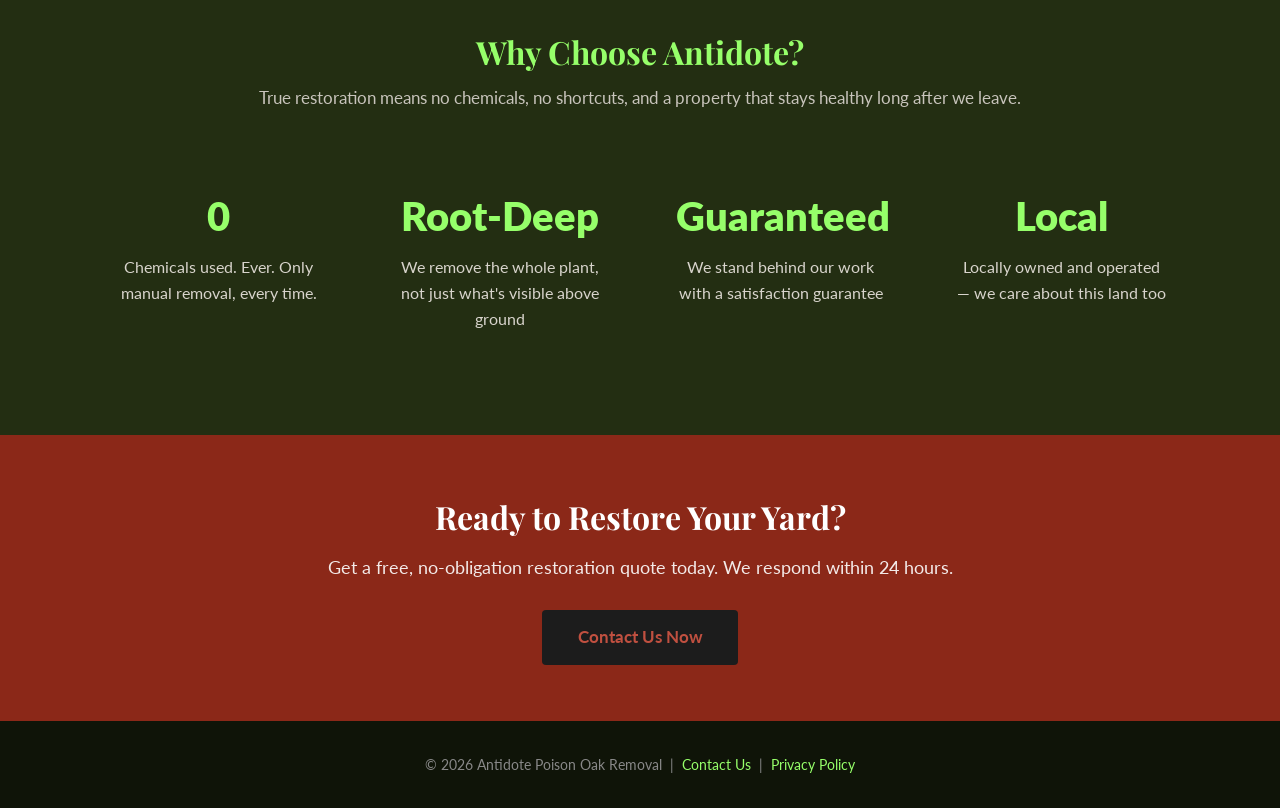
==== commit 3c2d175f: "Add privacy policy page and footer links" ====
--- a/index.html
+++ b/index.html
@@ -111,7 +111,7 @@
   </div>
 
   <footer>
-    <p>&copy; 2026 Antidote Poison Oak Removal &nbsp;|&nbsp; <a href="contact.html">Contact Us</a></p>
+    <p>&copy; 2026 Antidote Poison Oak Removal &nbsp;|&nbsp; <a href="contact.html">Contact Us</a> &nbsp;|&nbsp; <a href="privacy.html">Privacy Policy</a></p>
   </footer>
 
 </body>
--- a/style.css
+++ b/style.css
@@ -42,21 +42,25 @@
   font-family: 'Beau Rivage', cursive;
   text-decoration: none;
   letter-spacing: 0.5px;
+  display: flex;
+  align-items: center;
 }
 
 nav .logo img {
-  height: 1.1em;
+  height: 1em;
   width: auto;
-  vertical-align: text-top;
-  margin-left: 10px;
+  margin-left: 8px;
   background: #fff;
   border-radius: 50%;
+  padding: 2px;
+  border: 1px solid #333;
+}
+
+nav .logo-home img {
+  height: 1.1em;
   padding: 4px;
-  border: 1px solid #111;
-}
-
-nav .logo-home img {
   border-width: 1.5px;
+  vertical-align: text-top;
 }
 
 nav ul {
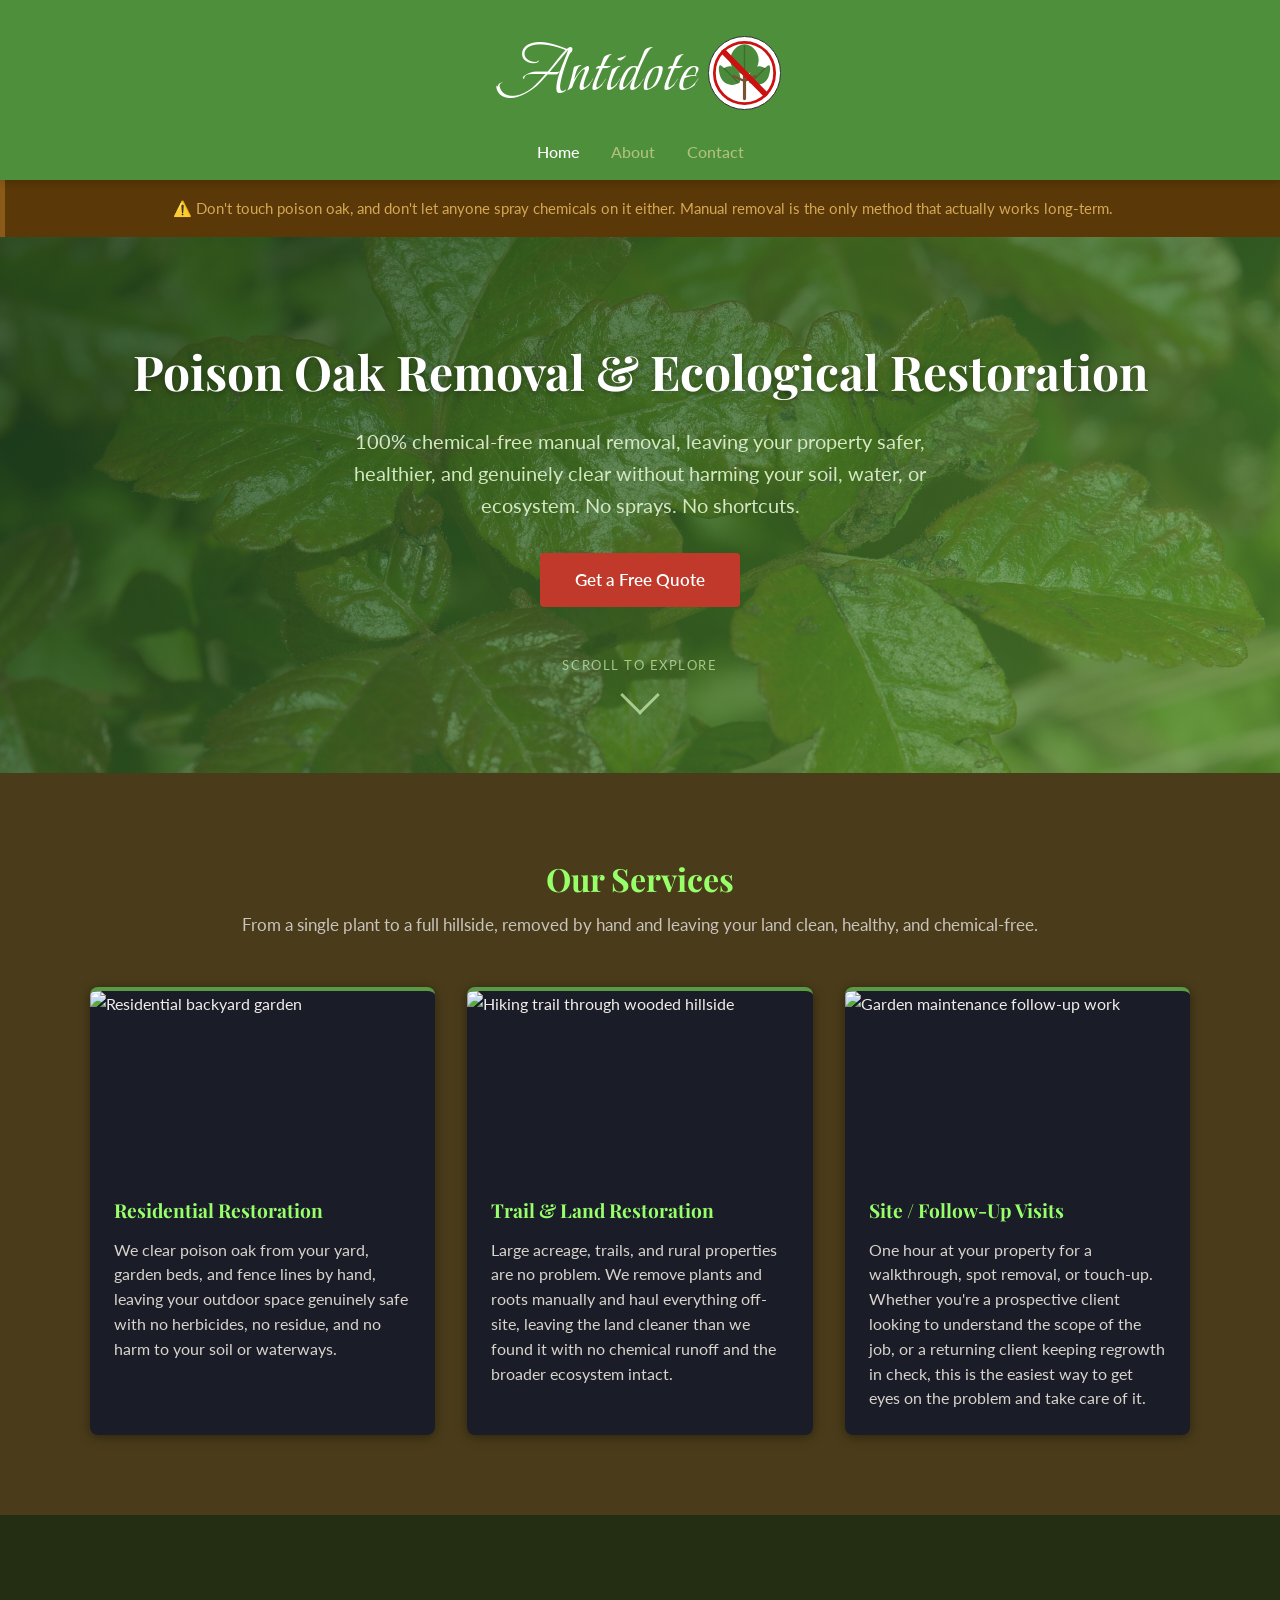
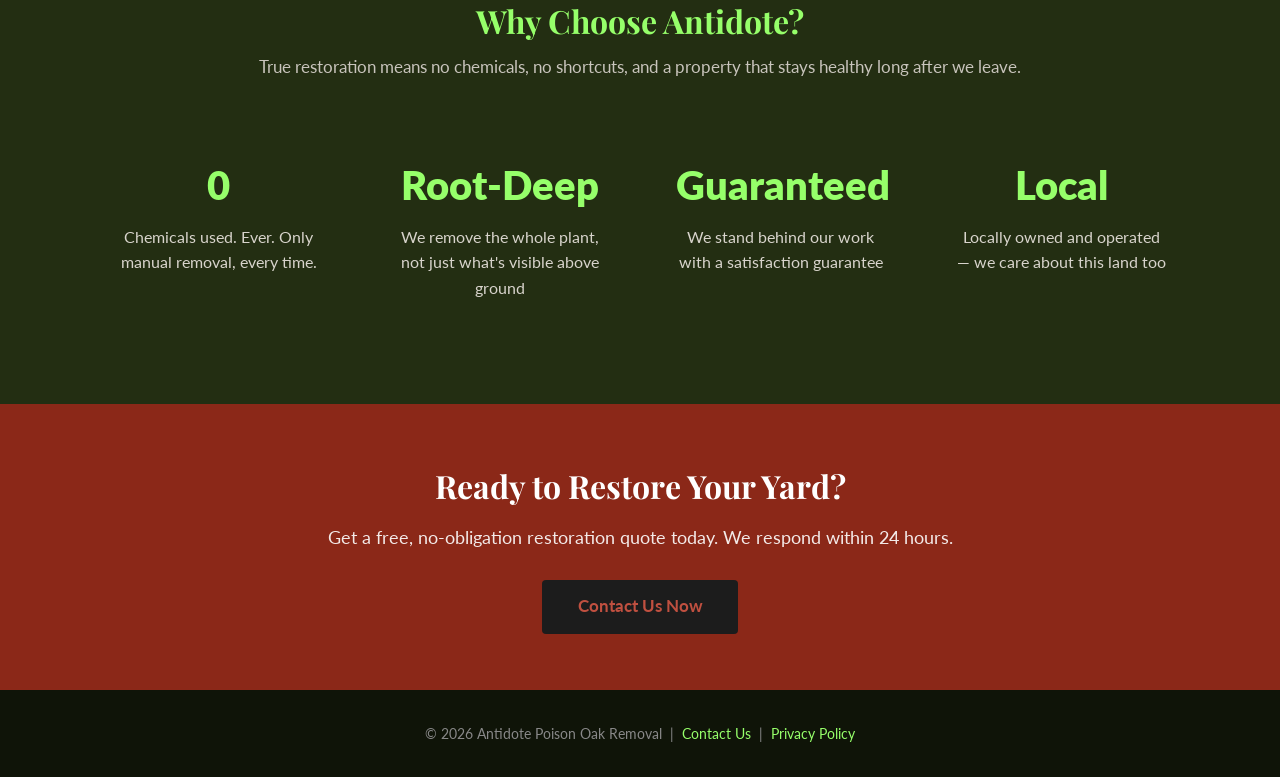
==== commit 66ee6c4d: "Update homepage text and fix logo SVG viewBox" ====
--- a/index.html
+++ b/index.html
@@ -70,7 +70,7 @@
             alt="Garden maintenance follow-up work"
           />
           <div class="card-body">
-            <h3>Site / Follow-Up Visits - $100 Flat Rate</h3>
+            <h3>Site / Follow-Up Visits</h3>
             <p>One hour at your property for a walkthrough, spot removal, or touch-up. Whether you're a prospective client looking to understand the scope of the job, or a returning client keeping regrowth in check, this is the easiest way to get eyes on the problem and take care of it.</p>
           </div>
         </div>
